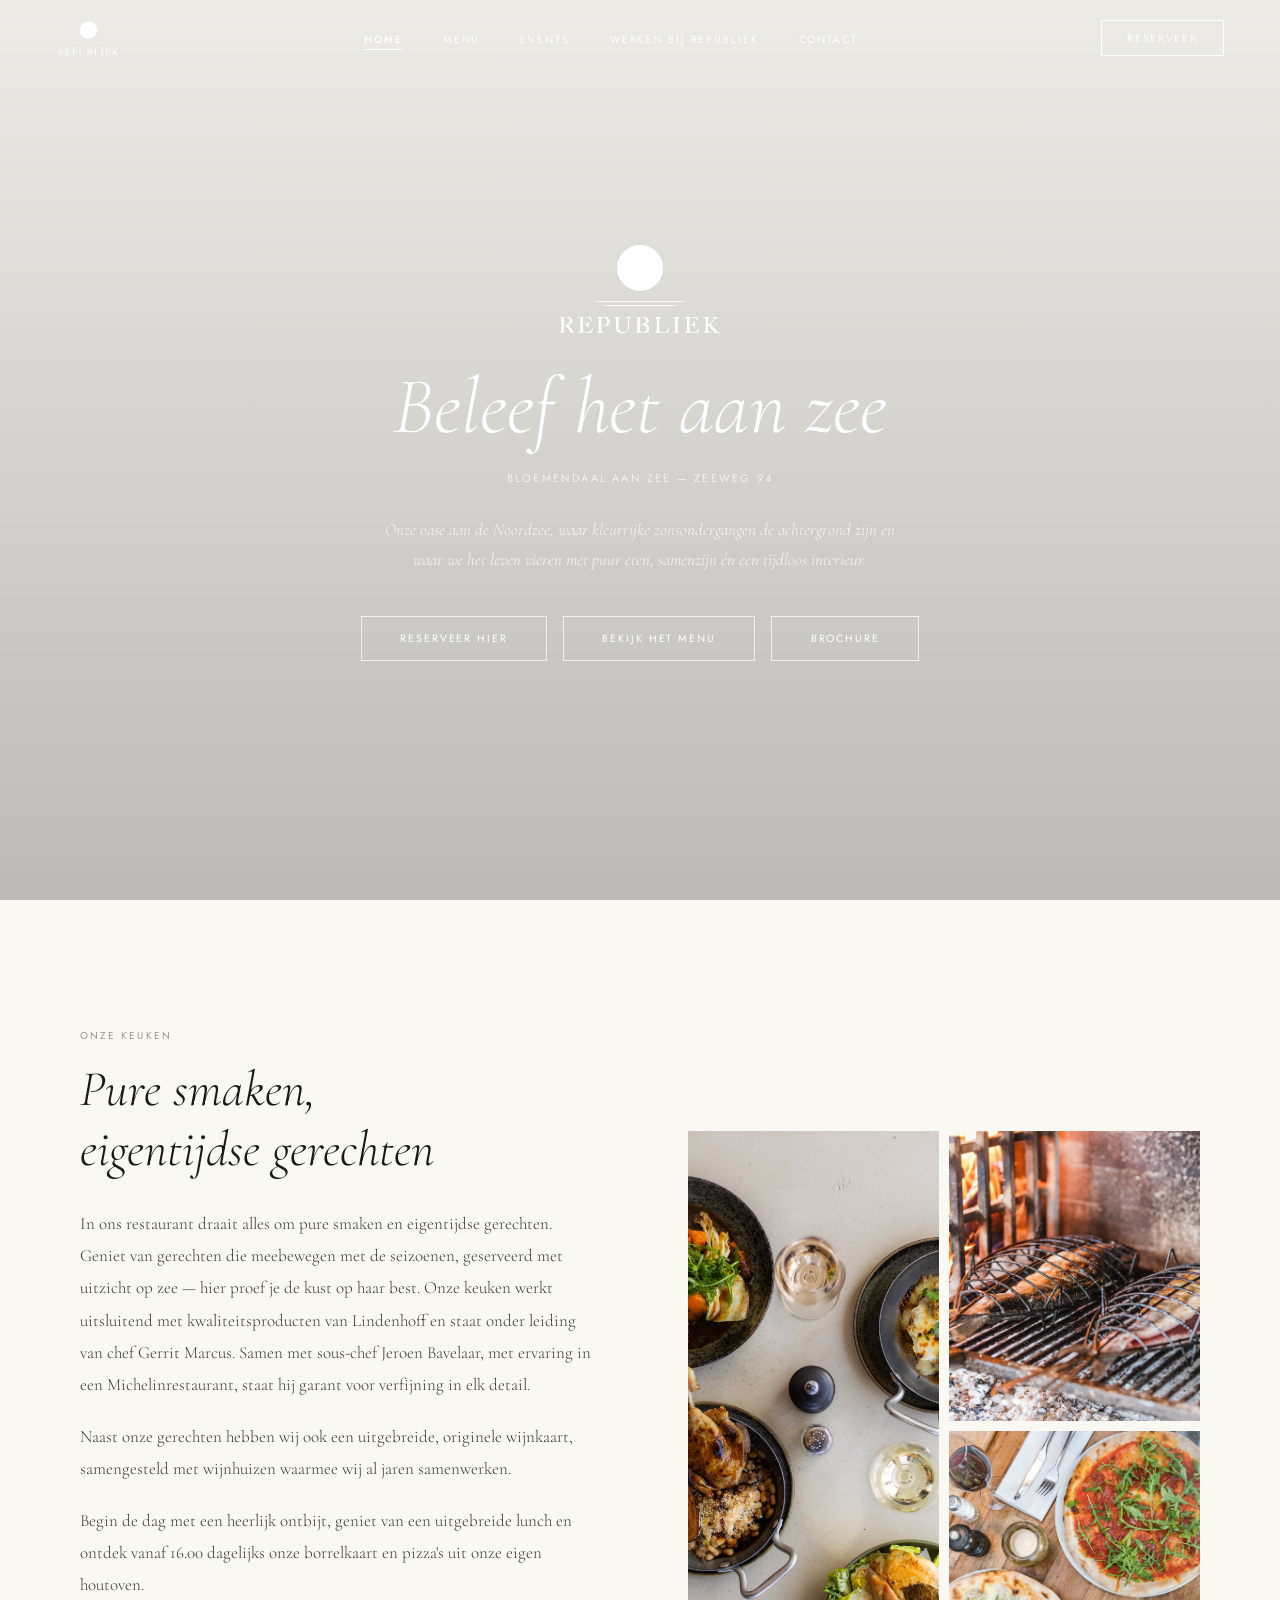
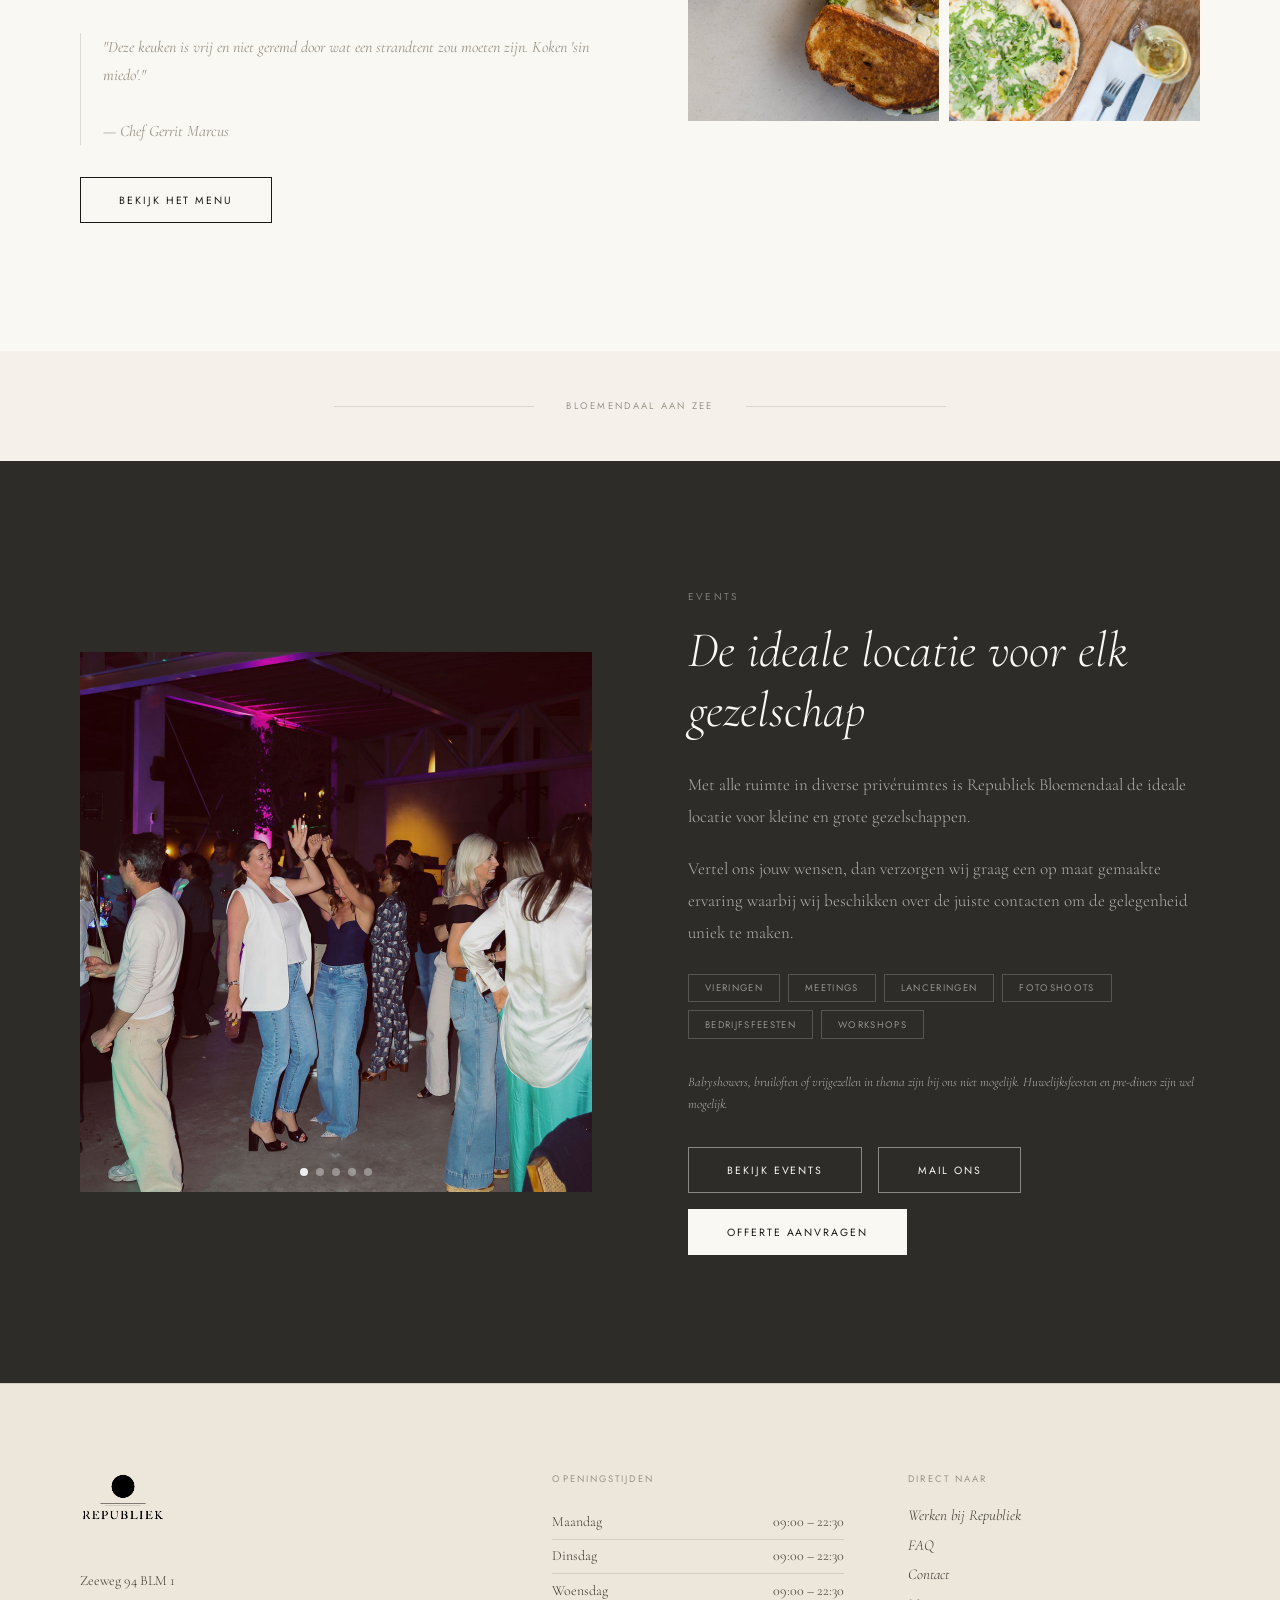
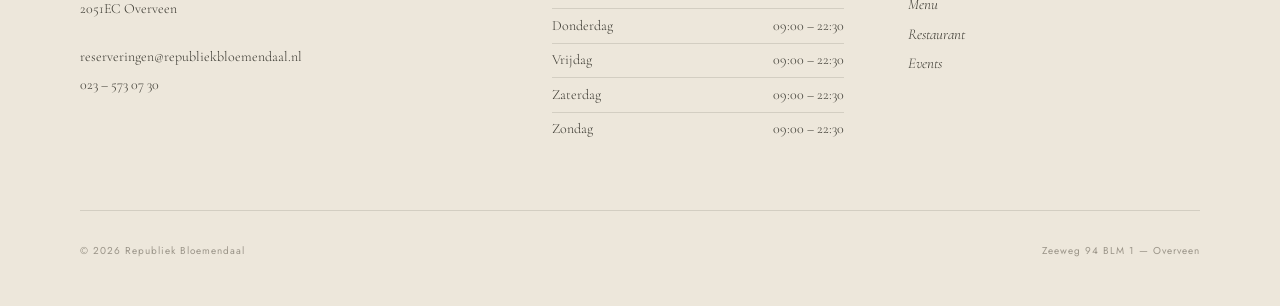
==== index.html @ 7c75eebe "Add files via upload" ====
<!DOCTYPE html>
<html lang="nl">
<head>
  <meta charset="UTF-8">
  <meta name="viewport" content="width=device-width, initial-scale=1.0">
  <title>Beleef het aan zee | Republiek Bloemendaal</title>
  <link href="https://fonts.googleapis.com/css2?family=Cormorant+Garamond:ital,wght@0,300;0,400;0,500;1,300;1,400;1,500&family=Jost:wght@300;400;500&display=swap" rel="stylesheet">
  <link rel="stylesheet" href="shared.css">
  <link rel="stylesheet" href="index.css">
</head>
<body>

<nav id="main-nav">
  <a href="index.html" class="nav-logo">
    <img src="Republiek-Logo.png" alt="Republiek Bloemendaal" class="nav-logo-img">
  </a>
  <ul class="nav-links">
      <li><a href="index.html" class="active">Home</a></li>
      <li><a href="menu.html">Menu</a></li>
      <li><a href="events.html">Events</a></li>
      <li><a href="https://www.republiekbloemendaal.nl/#activate-link-widget" target="_blank" rel="noopener">Werken bij Republiek</a></li>
      <li><a href="contact.html">Contact</a></li>
  </ul>
  <a href="contact.html#reserveer" class="nav-btn">Reserveer</a>
  <button class="nav-hamburger" id="nav-hamburger" type="button" aria-label="Menu">
    <span></span><span></span><span></span>
  </button>
</nav>

<div id="mob-overlay" style="display:none;position:fixed;inset:0;background:var(--cream);z-index:500;flex-direction:column;align-items:center;justify-content:center;gap:2.5rem;">
  <button id="mob-close" type="button" style="position:absolute;top:1.5rem;right:1.5rem;font-size:22px;background:none;border:none;cursor:pointer;color:var(--ink);padding:8px;line-height:1;">&#x2715;</button>
  <a href="index.html" style="color:var(--ink);font-family:Jost,sans-serif;font-size:18px;letter-spacing:0.2em;text-transform:uppercase;text-decoration:none;border-bottom:1px solid var(--ink);padding-bottom:3px;">Home</a>
  <a href="menu.html" style="color:var(--ink);font-family:Jost,sans-serif;font-size:18px;letter-spacing:0.2em;text-transform:uppercase;text-decoration:none;">Menu</a>
  <a href="events.html" style="color:var(--ink);font-family:Jost,sans-serif;font-size:18px;letter-spacing:0.2em;text-transform:uppercase;text-decoration:none;">Events</a>
  <a href="https://www.republiekbloemendaal.nl/#activate-link-widget" style="color:var(--ink);font-family:Jost,sans-serif;font-size:18px;letter-spacing:0.2em;text-transform:uppercase;text-decoration:none;" target="_blank" rel="noopener">Werken bij Republiek</a>
  <a href="contact.html" style="color:var(--ink);font-family:Jost,sans-serif;font-size:18px;letter-spacing:0.2em;text-transform:uppercase;text-decoration:none;">Contact</a>
</div>

<!-- NAV -->


<!-- HERO -->
<section class="hero" id="hero">
  <video class="hero-bg" autoplay muted loop playsinline>
    <source src="hero_video.mp4" type="video/mp4">
  </video>
  <div class="hero-overlay"></div>
  <div class="hero-content">
    <img src="Republiek-Logo.png" alt="Republiek Bloemendaal" class="hero-logo-img">
    <div class="hero-tagline">Beleef het aan zee</div>
    <div class="hero-location">Bloemendaal aan Zee — Zeeweg 94</div>
    <p class="hero-intro">
      Onze oase aan de Noordzee, waar kleurrijke zonsondergangen de achtergrond zijn en waar we het leven vieren met puur eten, samenzijn én een tijdloos interieur.
    </p>
    <div class="hero-btns">
      <a href="#footer" class="btn-outline">Reserveer hier</a>
      <a href="menu.html" class="btn-outline">Bekijk het menu</a>
      <a href="https://app.miceoperations.com/widget/36fc605f6fde" target="_blank" class="btn-outline">Brochure</a>
    </div>
  </div>
</section>

<!-- KEUKEN -->
<section class="keuken" id="keuken">
  <div class="keuken-inner">
    <div class="reveal">
      <div class="section-label">Onze keuken</div>
      <h2>Pure smaken,<br>eigentijdse gerechten</h2>
      <p>In ons restaurant draait alles om pure smaken en eigentijdse gerechten. Geniet van gerechten die meebewegen met de seizoenen, geserveerd met uitzicht op zee — hier proef je de kust op haar best. Onze keuken werkt uitsluitend met kwaliteitsproducten van Lindenhoff en staat onder leiding van chef Gerrit Marcus. Samen met sous-chef Jeroen Bavelaar, met ervaring in een Michelinrestaurant, staat hij garant voor verfijning in elk detail.</p>
      <p>Naast onze gerechten hebben wij ook een uitgebreide, originele wijnkaart, samengesteld met wijnhuizen waarmee wij al jaren samenwerken.</p>
      <p>Begin de dag met een heerlijk ontbijt, geniet van een uitgebreide lunch en ontdek vanaf 16.00 dagelijks onze borrelkaart en pizza's uit onze eigen houtoven.</p>
      <div class="chef-quote">
        "Deze keuken is vrij en niet geremd door wat een strandtent zou moeten zijn. Koken 'sin miedo'."
        <br><br>— Chef Gerrit Marcus
      </div>
      <a href="menu.html" class="btn-outline">Bekijk het menu</a>
    </div>
    <div class="keuken-photos reveal">
      <div class="photo"><img src="keuken1.jpg" alt="Gerechten Republiek" loading="lazy"></div>
      <div class="photo"><img src="keuken2.jpg" alt="Houtoven Republiek" loading="lazy"></div>
      <div class="photo"><img src="keuken3.jpg" alt="Pizza Republiek" loading="lazy"></div>
    </div>
  </div>
</section>

<!-- DIVIDER -->
<div class="divider">
  <div class="divider-line"></div>
  <div class="divider-text">Bloemendaal aan Zee</div>
  <div class="divider-line"></div>
</div>

<!-- EVENTS -->
<section class="events" id="events">
  <div class="events-inner">
    <div class="events-photo" id="rc" style="position:relative;overflow:hidden;cursor:pointer;">
      <div id="rc0" style="position:absolute;inset:0;background:url('event1.jpeg') center/cover no-repeat;opacity:1;transition:opacity 1.2s;"></div>
      <div id="rc1" style="position:absolute;inset:0;background:url('event2.jpeg') center/cover no-repeat;opacity:0;transition:opacity 1.2s;"></div>
      <div id="rc2" style="position:absolute;inset:0;background:url('event3.jpg') center/cover no-repeat;opacity:0;transition:opacity 1.2s;"></div>
      <div id="rc3" style="position:absolute;inset:0;background:url('event4.jpg') center/cover no-repeat;opacity:0;transition:opacity 1.2s;"></div>
      <div id="rc4" style="position:absolute;inset:0;background:url('event5.jpeg') center/cover no-repeat;opacity:0;transition:opacity 1.2s;"></div>
      <div id="rcdots" style="position:absolute;bottom:1rem;left:50%;transform:translateX(-50%);display:flex;gap:8px;z-index:20;">
        <span id="rd0" style="width:8px;height:8px;border-radius:50%;background:rgba(255,255,255,0.9);display:block;cursor:pointer;"></span>
        <span id="rd1" style="width:8px;height:8px;border-radius:50%;background:rgba(255,255,255,0.35);display:block;cursor:pointer;"></span>
        <span id="rd2" style="width:8px;height:8px;border-radius:50%;background:rgba(255,255,255,0.35);display:block;cursor:pointer;"></span>
        <span id="rd3" style="width:8px;height:8px;border-radius:50%;background:rgba(255,255,255,0.35);display:block;cursor:pointer;"></span>
        <span id="rd4" style="width:8px;height:8px;border-radius:50%;background:rgba(255,255,255,0.35);display:block;cursor:pointer;"></span>
      </div>
    </div>
    
    <div class="reveal">
      <div class="section-label">Events</div>
      <h2>De ideale locatie voor elk gezelschap</h2>
      <p>Met alle ruimte in diverse privéruimtes is Republiek Bloemendaal de ideale locatie voor kleine en grote gezelschappen.</p>
      <p>Vertel ons jouw wensen, dan verzorgen wij graag een op maat gemaakte ervaring waarbij wij beschikken over de juiste contacten om de gelegenheid uniek te maken.</p>
      <div class="events-tags">
        <span class="tag">Vieringen</span>
        <span class="tag">Meetings</span>
        <span class="tag">Lanceringen</span>
        <span class="tag">Fotoshoots</span>
        <span class="tag">Bedrijfsfeesten</span>
        <span class="tag">Workshops</span>
      </div>
      <p class="events-note">Babyshowers, bruiloften of vrijgezellen in thema zijn bij ons niet mogelijk. Huwelijksfeesten en pre-diners zijn wel mogelijk.</p>
      <div class="events-btns">
        <a href="events.html" class="btn-ghost">Bekijk events</a>
        <a href="mailto:events@republiekbloemendaal.nl" class="btn-ghost">Mail ons</a>
        <a href="https://app.miceoperations.com/widget/36fc605f6fde" target="_blank" class="btn-light">Offerte aanvragen</a>
      </div>
    </div>
  </div>
</section>

<!-- FOOTER -->
<footer id="footer">
  <div class="footer-inner">
    <div>
      <div class="footer-logo">
        <img src="Republiek-Logo.png" alt="Republiek Bloemendaal" class="footer-logo-img">
      </div>
      <div class="footer-contact">
        <p>Zeeweg 94 BLM 1<br>2051EC Overveen</p>
        <br>
        <p><a href="mailto:reserveringen@republiekbloemendaal.nl">reserveringen@republiekbloemendaal.nl</a></p>
        <p><a href="tel:0235730730">023 – 573 07 30</a></p>
      </div>
    </div>
    <div class="footer-col">
      <h4>Openingstijden</h4>
      <div class="hours-row"><span>Maandag</span><span>09:00 – 22:30</span></div>
      <div class="hours-row"><span>Dinsdag</span><span>09:00 – 22:30</span></div>
      <div class="hours-row"><span>Woensdag</span><span>09:00 – 22:30</span></div>
      <div class="hours-row"><span>Donderdag</span><span>09:00 – 22:30</span></div>
      <div class="hours-row"><span>Vrijdag</span><span>09:00 – 22:30</span></div>
      <div class="hours-row"><span>Zaterdag</span><span>09:00 – 22:30</span></div>
      <div class="hours-row"><span>Zondag</span><span>09:00 – 22:30</span></div>
    </div>
    <div class="footer-col">
      <h4>Direct naar</h4>
      <ul class="footer-links">
        <li><a href="#">Werken bij Republiek</a></li>
        <li><a href="#">FAQ</a></li>
        <li><a href="contact.html">Contact</a></li>
        <li><a href="menu.html">Menu</a></li>
        <li><a href="#">Restaurant</a></li>
        <li><a href="events.html">Events</a></li>
      </ul>
    </div>
  </div>
  <div class="footer-bottom">
    <span>© 2026 Republiek Bloemendaal</span>
    <span>Zeeweg 94 BLM 1 — Overveen</span>
  </div>
</footer>

<script src="index.js" defer></script>
<script>
(function() {
  function init() {
    var btn     = document.getElementById("nav-hamburger");
    var overlay = document.getElementById("mob-overlay");
    var close   = document.getElementById("mob-close");
    if (!btn || !overlay || !close) return;
    btn.addEventListener("click", function() {
      overlay.style.display = "flex";
      document.body.style.overflow = "hidden";
      btn.classList.add("open");
    });
    function closeMenu() {
      overlay.style.display = "none";
      document.body.style.overflow = "";
      btn.classList.remove("open");
    }
    close.addEventListener("click", closeMenu);
    overlay.querySelectorAll("a").forEach(function(a) {
      a.addEventListener("click", closeMenu);
    });
  }
  if (document.readyState === "loading") {
    document.addEventListener("DOMContentLoaded", init);
  } else { init(); }
})();
</script>
</body>
</html>
---- shared.css ----
/* ============================================
   Republiek Bloemendaal — Shared Styles
   Base, variables, nav, typography
============================================ */

*, *::before, *::after { margin: 0; padding: 0; box-sizing: border-box; }

:root {
  --sand: #f5f1ea;
  --sand-dark: #ede7db;
  --ink: #1a1916;
  --ink-soft: #3a3830;
  --stone: #9a9488;
  --cream: #faf8f3;
  --border: rgba(26,25,22,0.12);
  --warm: rgb(213, 205, 198);
}

html { scroll-behavior: smooth; }

body {
  background: var(--cream);
  color: var(--ink);
  font-family: 'Cormorant Garamond', serif;
  overflow-x: hidden;
}

/* ── NAV ── */
nav {
  position: fixed;
  top: 0; left: 0; right: 0;
  z-index: 100;
  display: flex;
  align-items: center;
  justify-content: space-between;
  padding: 1.2rem 3.5rem;
  background: rgba(250,248,243,0.96);
  backdrop-filter: blur(10px);
  border-bottom: 0.5px solid var(--border);
}

.nav-logo {
  display: flex;
  flex-direction: column;
  align-items: center;
  gap: 3px;
  text-decoration: none;
}
.nav-circle { width: 26px; height: 26px; background: var(--ink); border-radius: 50%; }
.nav-line { width: 36px; height: 0.5px; background: var(--ink); }
.nav-name {
  font-family: 'Cormorant Garamond', serif;
  font-size: 9px;
  letter-spacing: 0.24em;
  color: var(--ink);
  font-weight: 400;
}

.nav-links {
  display: flex;
  gap: 2.5rem;
  list-style: none;
}
.nav-links a {
  font-family: 'Jost', sans-serif;
  font-size: 10.5px;
  letter-spacing: 0.18em;
  text-transform: uppercase;
  text-decoration: none;
  color: var(--ink-soft);
  font-weight: 400;
  transition: color .2s;
}
.nav-links a:hover { color: var(--ink); }
.nav-links a.active {
  color: var(--ink) !important;
  font-weight: 500;
  text-decoration: none !important;
  border-bottom: 1px solid var(--ink);
  padding-bottom: 2px;
}

.nav-btn {
  font-family: 'Jost', sans-serif;
  font-size: 10.5px;
  letter-spacing: 0.16em;
  text-transform: uppercase;
  text-decoration: none;
  color: var(--ink);
  border: 0.5px solid var(--ink);
  padding: 0.6rem 1.6rem;
  transition: background .2s, color .2s;
}
.nav-btn:hover { background: var(--ink); color: var(--cream); }

/* Transparent nav — only used on home page via index.css */
nav.transparent {
  background: transparent;
  border-bottom: 0.5px solid rgba(255,255,255,0.15);
}
nav.transparent .nav-links a { color: #fff; }
nav.transparent .nav-links a:hover { color: rgba(255,255,255,0.7); }
nav.transparent .nav-links a.active {
  color: #fff !important;
  border-bottom-color: #fff;
}
nav.transparent .nav-btn { color: #fff; border-color: #fff; }
nav.transparent .nav-btn:hover { background: rgba(255,255,255,0.15); color: #fff; }
nav.transparent .nav-circle { background: #fff; }
nav.transparent .nav-line { background: #fff; }
nav.transparent .nav-name { color: #fff; }

nav.scrolled {
  background: rgba(250,248,243,0.96) !important;
  backdrop-filter: blur(10px);
  border-bottom: 0.5px solid var(--border) !important;
}
nav.scrolled .nav-links a { color: var(--ink-soft) !important; }
nav.scrolled .nav-links a:hover { color: var(--ink) !important; }
nav.scrolled .nav-links a.active {
  color: var(--ink) !important;
  border-bottom-color: var(--ink) !important;
}
nav.scrolled .nav-btn { color: var(--ink) !important; border-color: var(--ink) !important; }
nav.scrolled .nav-btn:hover { background: var(--ink) !important; color: var(--cream) !important; }
nav.scrolled .nav-circle { background: var(--ink) !important; }
nav.scrolled .nav-line { background: var(--ink) !important; }
nav.scrolled .nav-name { color: var(--ink) !important; }

/* ── BUTTONS ── */
.hero-btn {
  font-family: 'Jost', sans-serif;
  font-size: 10.5px;
  letter-spacing: 0.18em;
  text-transform: uppercase;
  text-decoration: none;
  color: #fff;
  border: 0.5px solid rgba(255,255,255,0.7);
  padding: 0.9rem 2.4rem;
  display: inline-block;
  transition: background .25s;
}
.hero-btn:hover { background: rgba(255,255,255,0.15); }

.btn-outline {
  font-family: 'Jost', sans-serif;
  font-size: 10.5px;
  letter-spacing: 0.18em;
  text-transform: uppercase;
  text-decoration: none;
  color: var(--ink);
  border: 0.5px solid var(--ink);
  padding: 0.9rem 2.4rem;
  display: inline-block;
  transition: background .22s, color .22s;
}
.btn-outline:hover { background: var(--ink); color: var(--cream); }

.btn-dark {
  font-family: 'Jost', sans-serif;
  font-size: 10.5px;
  letter-spacing: 0.18em;
  text-transform: uppercase;
  text-decoration: none;
  color: var(--cream);
  background: var(--ink);
  border: 0.5px solid var(--ink);
  padding: 0.9rem 2.4rem;
  display: inline-block;
  transition: background .22s, color .22s;
}
.btn-dark:hover { background: transparent; color: var(--ink); }

.btn-ghost {
  font-family: 'Jost', sans-serif;
  font-size: 10.5px;
  letter-spacing: 0.18em;
  text-transform: uppercase;
  text-decoration: none;
  color: var(--cream);
  border: 0.5px solid rgba(250,248,243,0.45);
  padding: 0.9rem 2.4rem;
  display: inline-block;
  transition: background .22s;
}
.btn-ghost:hover { background: rgba(250,248,243,0.1); }

.btn-light {
  font-family: 'Jost', sans-serif;
  font-size: 10.5px;
  letter-spacing: 0.18em;
  text-transform: uppercase;
  text-decoration: none;
  color: var(--ink);
  background: var(--cream);
  border: 0.5px solid var(--cream);
  padding: 0.9rem 2.4rem;
  display: inline-block;
  transition: background .22s, color .22s;
}
.btn-light:hover { background: transparent; color: var(--cream); }

/* ── HAMBURGER BUTTON (hidden on desktop) ── */

.nav-logo-img {
  height: 38px;
  width: auto;
  display: block;
  transition: filter .3s;
  filter: invert(1);
}
nav.transparent .nav-logo-img {
  filter: none;
}
nav.scrolled .nav-logo-img {
  filter: invert(1) !important;
}

.nav-hamburger { display: none; }

/* ── MOBILE OVERLAY ── */
.mob-overlay {
  display: none;
  position: fixed;
  top: 0; left: 0; right: 0; bottom: 0;
  background: #faf8f3;
  z-index: 9999;
}
.mob-overlay.open {
  display: block;
}
.mob-nav {
  position: absolute;
  top: 50%;
  left: 50%;
  transform: translate(-50%, -50%);
  display: flex;
  flex-direction: column;
  align-items: center;
  gap: 2.5rem;
  text-align: center;
  width: 100%;
}
.mob-nav a {
  font-family: 'Jost', sans-serif;
  font-size: 13px;
  letter-spacing: 0.22em;
  text-transform: uppercase;
  text-decoration: none;
  color: #1a1916;
  font-weight: 400;
  transition: color .2s;
}
.mob-nav a:hover { color: #9a9488; }
.mob-nav a.active {
  font-weight: 500;
}
.mob-close {
  position: absolute;
  top: 1.5rem;
  right: 1.5rem;
  font-size: 22px;
  background: none;
  border: none;
  cursor: pointer;
  color: #1a1916;
  line-height: 1;
  padding: 8px;
  z-index: 10000;
}

@media (max-width: 820px) {
  nav { padding: 1rem 1.5rem; }
  .nav-links { display: none !important; }
  .nav-btn { display: none; }
  .nav-hamburger {
    display: flex;
    flex-direction: column;
    justify-content: center;
    gap: 5px;
    cursor: pointer;
    background: none;
    border: none;
    padding: 6px;
  }
  .nav-hamburger span {
    display: block;
    width: 22px;
    height: 1.5px;
    background: var(--ink);
    transition: transform .3s, opacity .3s;
  }
  nav.transparent .nav-hamburger span { background: #fff; }
  nav.scrolled .nav-hamburger span { background: var(--ink) !important; }

  .nav-hamburger.open span:nth-child(1) { transform: translateY(9px) rotate(45deg); }
  .nav-hamburger.open span:nth-child(2) { opacity: 0; }
  .nav-hamburger.open span:nth-child(3) { transform: translateY(-9px) rotate(-45deg); }
}

/* ── HAMBURGER (mobile only) ── */
.nav-hamburger {
  display: none;
}

@media (max-width: 820px) {
  nav { padding: 1rem 1.5rem; }
  .nav-links { display: none; }
  .nav-btn { display: none; }

  .nav-hamburger {
    display: flex;
    flex-direction: column;
    gap: 5px;
    background: none;
    border: none;
    cursor: pointer;
    padding: 6px;
  }
  .nav-hamburger span {
    display: block;
    width: 22px;
    height: 1.5px;
    background: var(--ink);
    transition: transform .3s, opacity .3s;
  }
  nav.transparent .nav-hamburger span { background: #fff; }
  nav.scrolled .nav-hamburger span   { background: var(--ink) !important; }

  .nav-hamburger.open span:nth-child(1) { transform: translateY(6.5px) rotate(45deg); }
  .nav-hamburger.open span:nth-child(2) { opacity: 0; }
  .nav-hamburger.open span:nth-child(3) { transform: translateY(-6.5px) rotate(-45deg); }
}
---- index.css ----
/* Transparent nav — home page only */
nav.transparent {
  backdrop-filter: none !important;
  -webkit-backdrop-filter: none !important;
  background: transparent !important;
  border-bottom: 0.5px solid rgba(255,255,255,0.15) !important;
}

/* Mobile hamburger on transparent nav */
@media (max-width: 820px) {
  nav.transparent .nav-hamburger span { background: #fff !important; }
}

/* ============================================
   Republiek Bloemendaal — Home Page Styles
============================================ */

/* ── HERO ── */
.hero {
  height: 100vh;
  position: relative;
  display: flex;
  align-items: center;
  justify-content: center;
  text-align: center;
  overflow: hidden;
}

.hero-bg {
  position: absolute;
  inset: 0;
  width: 100%;
  height: 100%;
  object-fit: cover;
  z-index: 0;
}

.hero-overlay {
  position: absolute;
  inset: 0;
  background: linear-gradient(to bottom, rgba(0,0,0,0.05) 0%, rgba(0,0,0,0.25) 100%);
}

.hero-content {
  position: relative;
  z-index: 2;
  display: flex;
  flex-direction: column;
  align-items: center;
  padding: 0 2rem;
  animation: fadeUp 1.2s ease both;
}

@keyframes fadeUp {
  from { opacity: 0; transform: translateY(28px); }
  to   { opacity: 1; transform: translateY(0); }
}

.hero-logo-circle { width: 70px; height: 70px; background: #fff; border-radius: 50%; margin-bottom: 1rem; }
.hero-logo-line { width: 90px; height: 0.5px; background: #fff; margin-bottom: 0.7rem; }
.hero-logo-name { font-size: 19px; letter-spacing: 0.3em; font-weight: 400; margin-bottom: 2.5rem; color: #fff; }

.hero-tagline {
  font-size: clamp(42px, 7vw, 80px);
  font-weight: 300;
  font-style: italic;
  line-height: 1.1;
  margin-bottom: 1.2rem;
  color: #fff;
}

.hero-location {
  font-family: 'Jost', sans-serif;
  font-size: 11px;
  letter-spacing: 0.2em;
  text-transform: uppercase;
  color: rgba(255,255,255,0.7);
  margin-bottom: 1.8rem;
}

.hero-intro {
  font-size: 17px;
  font-weight: 300;
  font-style: italic;
  line-height: 1.8;
  max-width: 520px;
  color: rgba(255,255,255,0.85);
  margin-bottom: 2.5rem;
}

.hero-btns { display: flex; gap: 1rem; justify-content: center; flex-wrap: wrap; }
.hero-btns .btn-outline {
  color: #fff;
  border-color: rgba(255,255,255,0.7);
}
.hero-btns .btn-outline:hover {
  background: rgba(255,255,255,0.15);
  color: #fff;
  border-color: #fff;
}

/* ── BUTTONS ── */
.btn-outline {
  font-family: 'Jost', sans-serif;
  font-size: 10.5px;
  letter-spacing: 0.18em;
  text-transform: uppercase;
  text-decoration: none;
  color: var(--ink);
  border: 0.5px solid var(--ink);
  padding: 0.9rem 2.4rem;
  display: inline-block;
  transition: background .22s, color .22s;
}
.btn-outline:hover { background: var(--ink); color: var(--cream); }

.btn-dark {
  font-family: 'Jost', sans-serif;
  font-size: 10.5px;
  letter-spacing: 0.18em;
  text-transform: uppercase;
  text-decoration: none;
  color: var(--cream);
  background: var(--ink);
  border: 0.5px solid var(--ink);
  padding: 0.9rem 2.4rem;
  display: inline-block;
  transition: background .22s, color .22s;
}
.btn-dark:hover { background: transparent; color: var(--ink); }

.btn-ghost {
  font-family: 'Jost', sans-serif;
  font-size: 10.5px;
  letter-spacing: 0.18em;
  text-transform: uppercase;
  text-decoration: none;
  color: var(--cream);
  border: 0.5px solid rgba(250,248,243,0.45);
  padding: 0.9rem 2.4rem;
  display: inline-block;
  transition: background .22s, border-color .22s;
}
.btn-ghost:hover { background: rgba(250,248,243,0.1); border-color: var(--cream); }

.btn-light {
  font-family: 'Jost', sans-serif;
  font-size: 10.5px;
  letter-spacing: 0.18em;
  text-transform: uppercase;
  text-decoration: none;
  color: var(--ink);
  background: var(--cream);
  border: 0.5px solid var(--cream);
  padding: 0.9rem 2.4rem;
  display: inline-block;
  transition: background .22s, color .22s;
}
.btn-light:hover { background: transparent; color: var(--cream); }

/* ── KEUKEN ── */
.keuken {
  background: var(--cream);
  padding: 8rem 3.5rem;
}

.keuken-inner {
  max-width: 1120px;
  margin: 0 auto;
  display: grid;
  grid-template-columns: 1fr 1fr;
  gap: 6rem;
  align-items: center;
}

.section-label {
  font-family: 'Jost', sans-serif;
  font-size: 10px;
  letter-spacing: 0.22em;
  text-transform: uppercase;
  color: var(--stone);
  margin-bottom: 1rem;
}

h2 {
  font-size: clamp(30px, 4vw, 50px);
  font-weight: 300;
  font-style: italic;
  line-height: 1.2;
  margin-bottom: 1.8rem;
}

p {
  font-size: 17px;
  font-weight: 300;
  line-height: 1.9;
  color: var(--ink-soft);
  margin-bottom: 1.2rem;
}

.chef-quote {
  font-style: italic;
  font-size: 16px;
  color: var(--stone);
  border-left: 1px solid var(--border);
  padding-left: 1.4rem;
  margin: 2rem 0;
  line-height: 1.75;
}

.keuken-photos {
  display: grid;
  grid-template-columns: 1fr 1fr;
  grid-template-rows: 290px 290px;
  gap: 10px;
}

.photo {
  overflow: hidden;
  background: var(--sand-dark);
}

.photo:first-child { grid-row: span 2; }

.photo img {
  width: 100%; height: 100%;
  object-fit: cover;
  display: block;
  transition: transform .6s ease;
}
.photo:hover img { transform: scale(1.04); }

/* ── DIVIDER ── */
.divider {
  text-align: center;
  padding: 3rem 2rem;
  background: var(--sand);
  display: flex;
  align-items: center;
  justify-content: center;
  gap: 2rem;
}
.divider-line { flex: 1; max-width: 200px; height: 0.5px; background: var(--border); }
.divider-text {
  font-family: 'Jost', sans-serif;
  font-size: 9.5px;
  letter-spacing: 0.24em;
  text-transform: uppercase;
  color: var(--stone);
}

/* ── EVENTS ── */
.events {
  background: #2e2c28;
  padding: 8rem 3.5rem;
}

.events-inner {
  max-width: 1120px;
  margin: 0 auto;
  display: grid;
  grid-template-columns: 1fr 1fr;
  gap: 6rem;
  align-items: center;
}

.events h2 { color: var(--cream); }
.events p { color: rgba(250,248,243,0.65); }
.events .section-label { color: rgba(250,248,243,0.4); }

.events-photo {
  height: 540px;
  overflow: hidden;
  background: #1a1916;
  position: relative;
}
.events-photo img {
  width: 100%; height: 100%;
  object-fit: cover;
  opacity: 0.7;
  transition: transform .6s ease, opacity .4s;
}
.events-photo:hover img { transform: scale(1.03); opacity: 0.85; }

.events-tags {
  display: flex;
  flex-wrap: wrap;
  gap: 8px;
  margin: 1.5rem 0 2rem;
}
.tag {
  font-family: 'Jost', sans-serif;
  font-size: 9.5px;
  letter-spacing: 0.14em;
  text-transform: uppercase;
  padding: 0.4rem 1rem;
  border: 0.5px solid rgba(250,248,243,0.2);
  color: rgba(250,248,243,0.5);
}

.events-note {
  font-size: 13px;
  color: rgba(250,248,243,0.35);
  font-style: italic;
  line-height: 1.7;
  margin-bottom: 2rem;
}

.events-btns { display: flex; gap: 1rem; flex-wrap: wrap; }

/* ── FOOTER ── */
footer {
  background: var(--sand-dark);
  padding: 5.5rem 3.5rem 3rem;
  border-top: 0.5px solid var(--border);
}

.footer-inner {
  max-width: 1120px;
  margin: 0 auto;
  display: grid;
  grid-template-columns: 1.4fr 1fr 1fr;
  gap: 4rem;
  padding-bottom: 4rem;
  border-bottom: 0.5px solid var(--border);
}

.footer-logo {
  display: flex;
  flex-direction: column;
  align-items: center;
  gap: 5px;
  margin-bottom: 1.8rem;
  width: fit-content;
}
.footer-logo-circle {
  width: 42px;
  height: 42px;
  background: var(--ink);
  border-radius: 50%;
  flex-shrink: 0;
  align-self: center;
}
.footer-logo-line {
  width: 56px;
  height: 0.5px;
  background: var(--ink);
  align-self: center;
}
.footer-logo-name {
  font-size: 11px;
  letter-spacing: 0.24em;
  font-weight: 400;
  text-align: center;
  align-self: center;
  font-family: 'Cormorant Garamond', serif;
  padding-left: 0.24em;
}

.footer-contact p {
  font-size: 14px;
  font-weight: 300;
  line-height: 2;
  color: var(--ink-soft);
  margin: 0;
}
.footer-contact a { color: var(--ink-soft); text-decoration: none; transition: color .2s; }
.footer-contact a:hover { color: var(--ink); }

.footer-col h4 {
  font-family: 'Jost', sans-serif;
  font-size: 9.5px;
  letter-spacing: 0.22em;
  text-transform: uppercase;
  color: var(--stone);
  margin-bottom: 1.2rem;
  font-weight: 400;
}

.hours-row {
  display: flex;
  justify-content: space-between;
  font-size: 14px;
  font-weight: 300;
  color: var(--ink-soft);
  padding: 0.35rem 0;
  border-bottom: 0.5px solid var(--border);
  line-height: 1.6;
}
.hours-row:last-child { border-bottom: none; }

.footer-links { list-style: none; }
.footer-links li { margin-bottom: 0.6rem; }
.footer-links a {
  font-size: 15px;
  font-weight: 300;
  font-style: italic;
  color: var(--ink-soft);
  text-decoration: none;
  transition: color .2s;
}
.footer-links a:hover { color: var(--ink); }

.footer-bottom {
  max-width: 1120px;
  margin: 2rem auto 0;
  display: flex;
  justify-content: space-between;
  align-items: center;
}
.footer-bottom span {
  font-family: 'Jost', sans-serif;
  font-size: 10px;
  letter-spacing: 0.1em;
  color: var(--stone);
}

/* ── REVEAL ── */
.reveal {
  opacity: 1;
  transform: none;
  transition: opacity .8s ease, transform .8s ease;
}
.reveal.hidden {
  opacity: 0;
  transform: translateY(22px);
}

/* ── CAROUSEL ── */
#events-carousel {
  position: relative;
  overflow: hidden;
}

.carousel-slide {
  position: absolute;
  inset: 0;
  opacity: 0;
  transition: opacity 1.2s ease;
}

.carousel-slide.active { opacity: 1; }

.carousel-slide.s1 { background: url('event1.jpeg') center/cover no-repeat; }
.carousel-slide.s2 { background: url('event2.jpeg') center/cover no-repeat; }
.carousel-slide.s3 { background: url('event3.jpg') center/cover no-repeat; }
.carousel-slide.s4 { background: url('event4.jpg') center/cover no-repeat; }
.carousel-slide.s5 { background: url('event5.jpeg') center/cover no-repeat; }

.carousel-dots {
  position: absolute;
  bottom: 1.2rem;
  left: 50%;
  transform: translateX(-50%);
  display: flex;
  gap: 6px;
  z-index: 2;
}

.dot {
  width: 5px;
  height: 5px;
  border-radius: 50%;
  background: rgba(250,248,243,0.3);
  transition: background .4s, transform .4s;
  cursor: pointer;
}

.dot.active {
  background: rgba(250,248,243,0.9);
  transform: scale(1.3);
}

.carousel-label {
  position: absolute;
  bottom: 3rem;
  left: 50%;
  transform: translateX(-50%);
  font-family: 'Jost', sans-serif;
  font-size: 9px;
  letter-spacing: 0.18em;
  text-transform: uppercase;
  color: rgba(250,248,243,0.25);
  white-space: nowrap;
  z-index: 2;
}

/* ── RESPONSIVE ── */
@media (max-width: 820px) {
  nav { padding: 1rem 1.5rem; }
  .keuken, .events { padding: 5rem 1.5rem; }
  footer { padding: 4rem 1.5rem 2rem; }
  .keuken-inner, .events-inner { grid-template-columns: 1fr; gap: 3rem; }
  .footer-inner { grid-template-columns: 1fr; gap: 2.5rem; }
  .keuken-photos { grid-template-rows: 200px 200px; }
  .events-photo { height: 320px; }
  /* mobile nav handled by shared.css */
}

/* Hero logo image */
.hero-logo-img {
  height: 100px;
  width: auto;
  margin-bottom: 1.5rem;
  display: block;
  margin-left: auto;
  margin-right: auto;
}

/* Footer logo image */
.footer-logo-img {
  height: 50px;
  width: auto;
  display: block;
  margin-bottom: 1rem;
  filter: invert(1);
}

/* Footer email link */
.footer-email {
  color: rgba(250,248,243,0.65);
  text-decoration: none;
  font-size: 14px;
  transition: color .2s;
}
.footer-email:hover { color: var(--cream); }
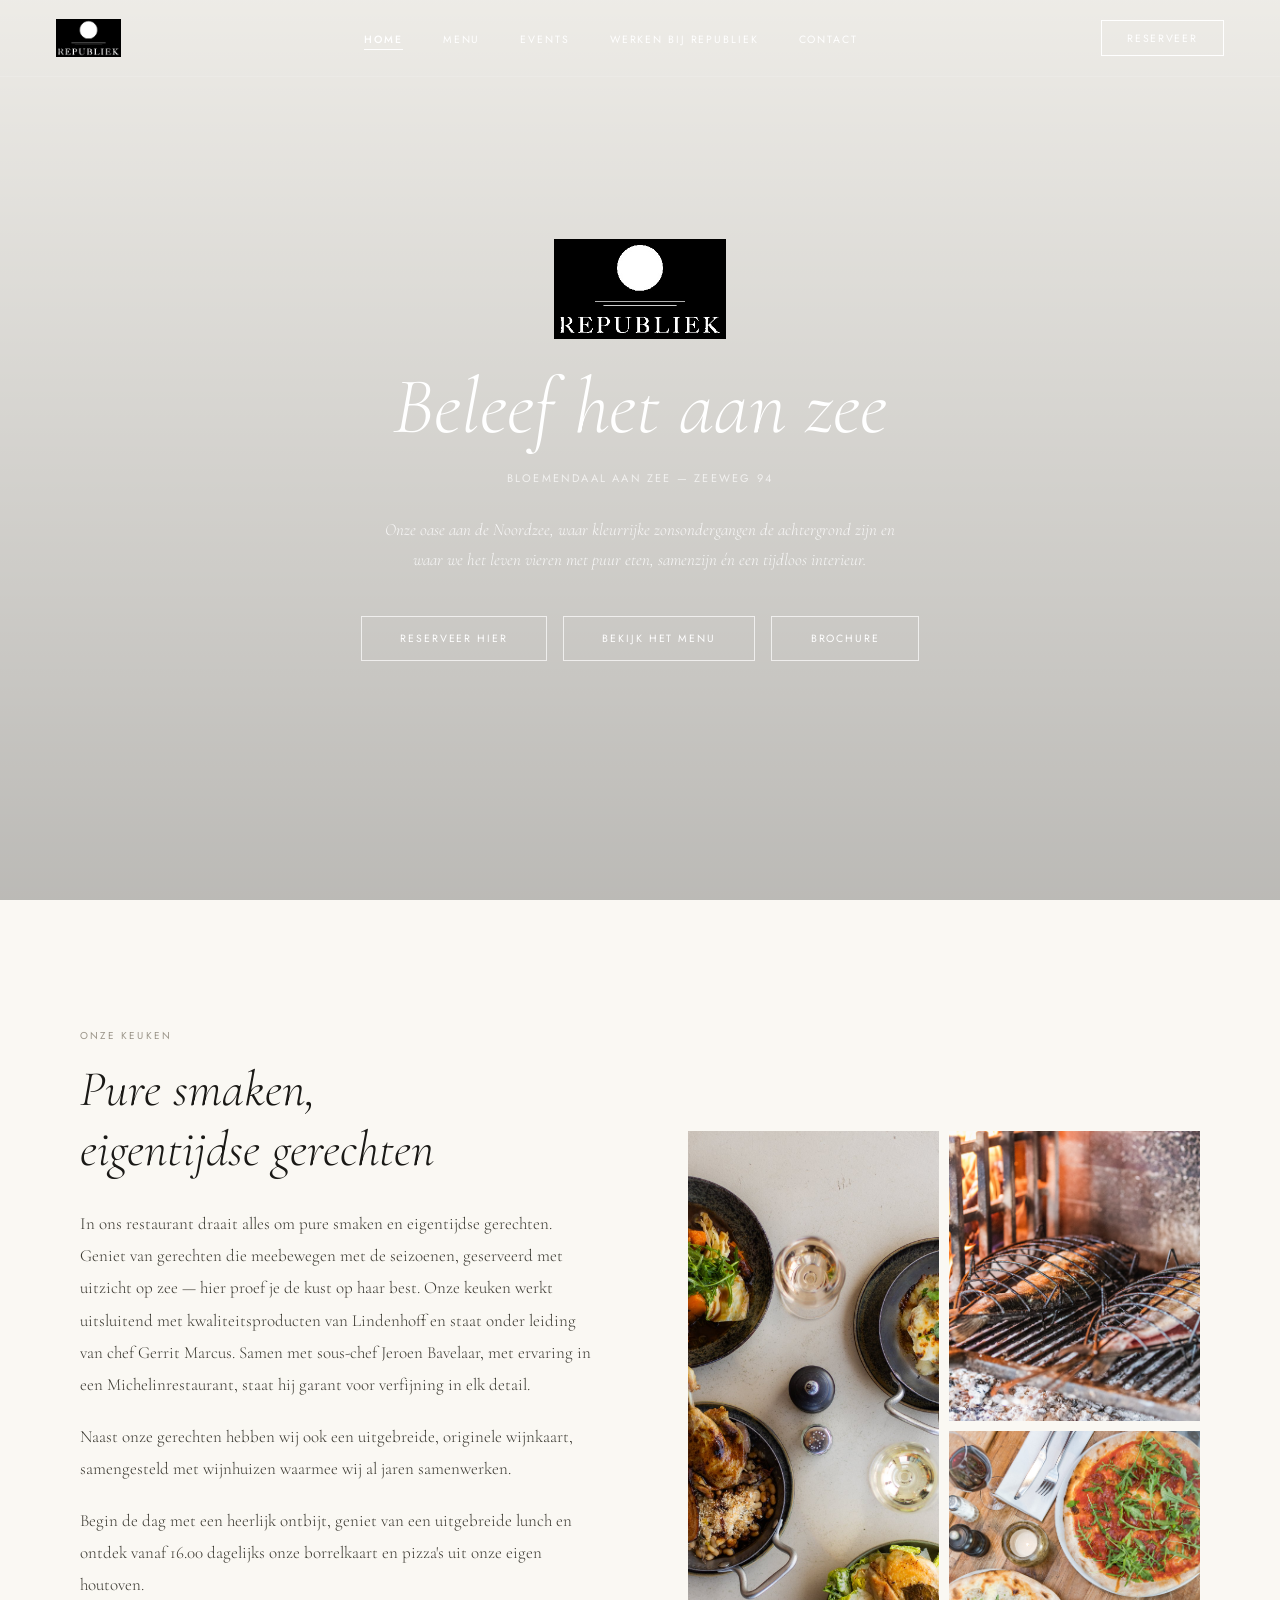
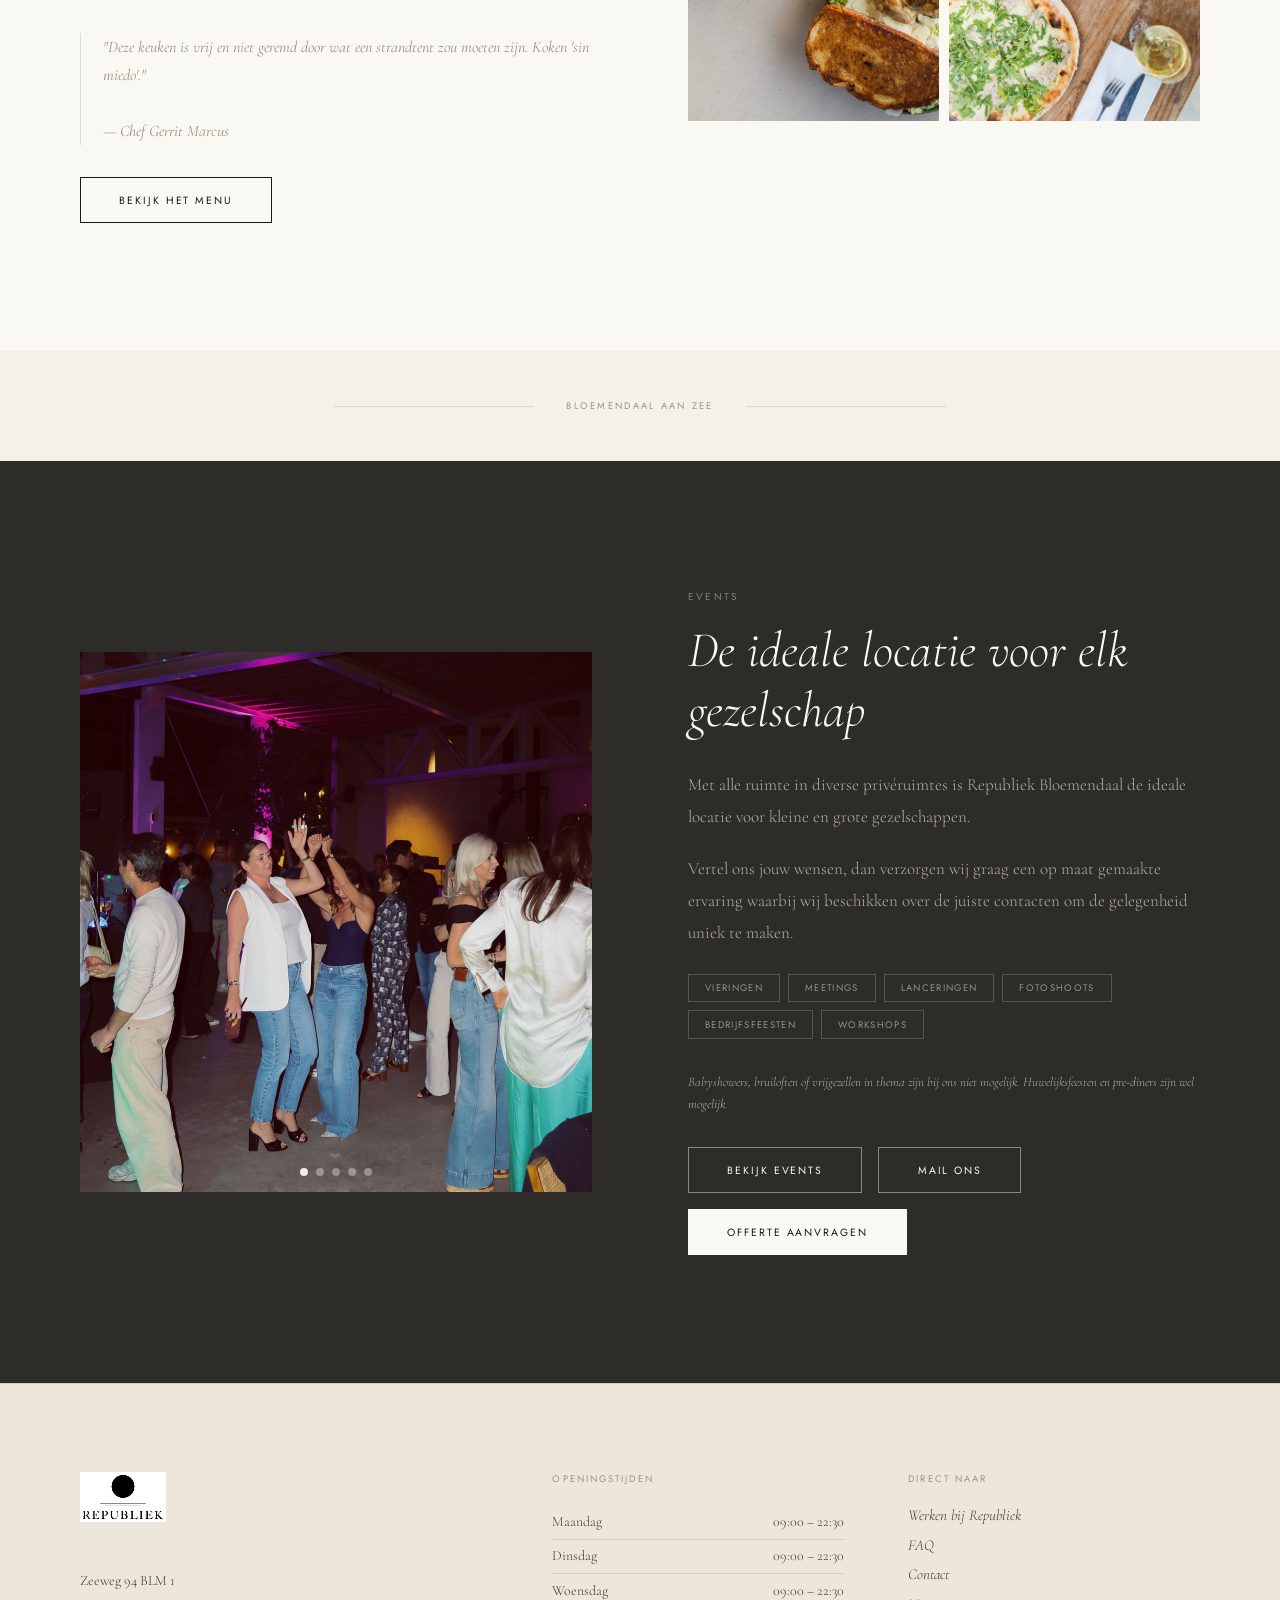
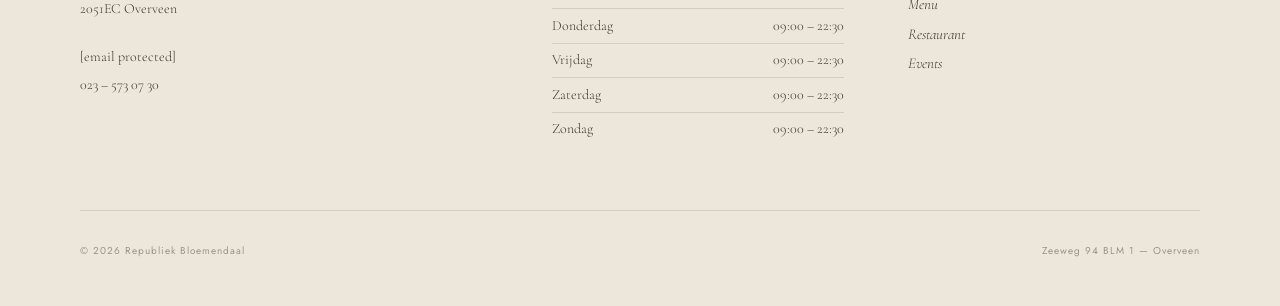
==== commit 5b3cfbfb: "Add files via upload" ====
--- a/index.html
+++ b/index.html
@@ -55,7 +55,7 @@
     <div class="hero-btns">
       <a href="#footer" class="btn-outline">Reserveer hier</a>
       <a href="menu.html" class="btn-outline">Bekijk het menu</a>
-      <a href="https://app.miceoperations.com/widget/36fc605f6fde" target="_blank" class="btn-outline">Brochure</a>
+      <a href="brochure.pdf" target="_blank" class="btn-outline">Brochure</a>
     </div>
   </div>
 </section>
@@ -124,7 +124,7 @@
       <p class="events-note">Babyshowers, bruiloften of vrijgezellen in thema zijn bij ons niet mogelijk. Huwelijksfeesten en pre-diners zijn wel mogelijk.</p>
       <div class="events-btns">
         <a href="events.html" class="btn-ghost">Bekijk events</a>
-        <a href="mailto:events@republiekbloemendaal.nl" class="btn-ghost">Mail ons</a>
+        <a href="/cdn-cgi/l/email-protection#3e5b485b504a4d7e4c5b4e4b5c52575b555c52515b535b505a5f5f52105052" class="btn-ghost">Mail ons</a>
         <a href="https://app.miceoperations.com/widget/36fc605f6fde" target="_blank" class="btn-light">Offerte aanvragen</a>
       </div>
     </div>
@@ -141,7 +141,7 @@
       <div class="footer-contact">
         <p>Zeeweg 94 BLM 1<br>2051EC Overveen</p>
         <br>
-        <p><a href="mailto:reserveringen@republiekbloemendaal.nl">reserveringen@republiekbloemendaal.nl</a></p>
+        <p><a href="/cdn-cgi/l/email-protection#fa889f899f888c9f8893949d9f94ba889f8a8f9896939f919896959f979f949e9b9b96d49496"><span class="__cf_email__" data-cfemail="5725322432252132253e393032391725322722353b3e323c353b38323a32393336363b79393b">[email&#160;protected]</span></a></p>
         <p><a href="tel:0235730730">023 – 573 07 30</a></p>
       </div>
     </div>
@@ -173,7 +173,7 @@
   </div>
 </footer>
 
-<script src="index.js" defer></script>
+<script data-cfasync="false" src="/cdn-cgi/scripts/5c5dd728/cloudflare-static/email-decode.min.js"></script><script src="index.js" defer></script>
 <script>
 (function() {
   function init() {
@@ -189,17 +189,4 @@
     function closeMenu() {
       overlay.style.display = "none";
       document.body.style.overflow = "";
-      btn.classList.remove("open");
-    }
-    close.addEventListener("click", closeMenu);
-    overlay.querySelectorAll("a").forEach(function(a) {
-      a.addEventListener("click", closeMenu);
-    });
-  }
-  if (document.readyState === "loading") {
-    document.addEventListener("DOMContentLoaded", init);
-  } else { init(); }
-})();
-</script>
-</body>
-</html>+      btn.classList.remo
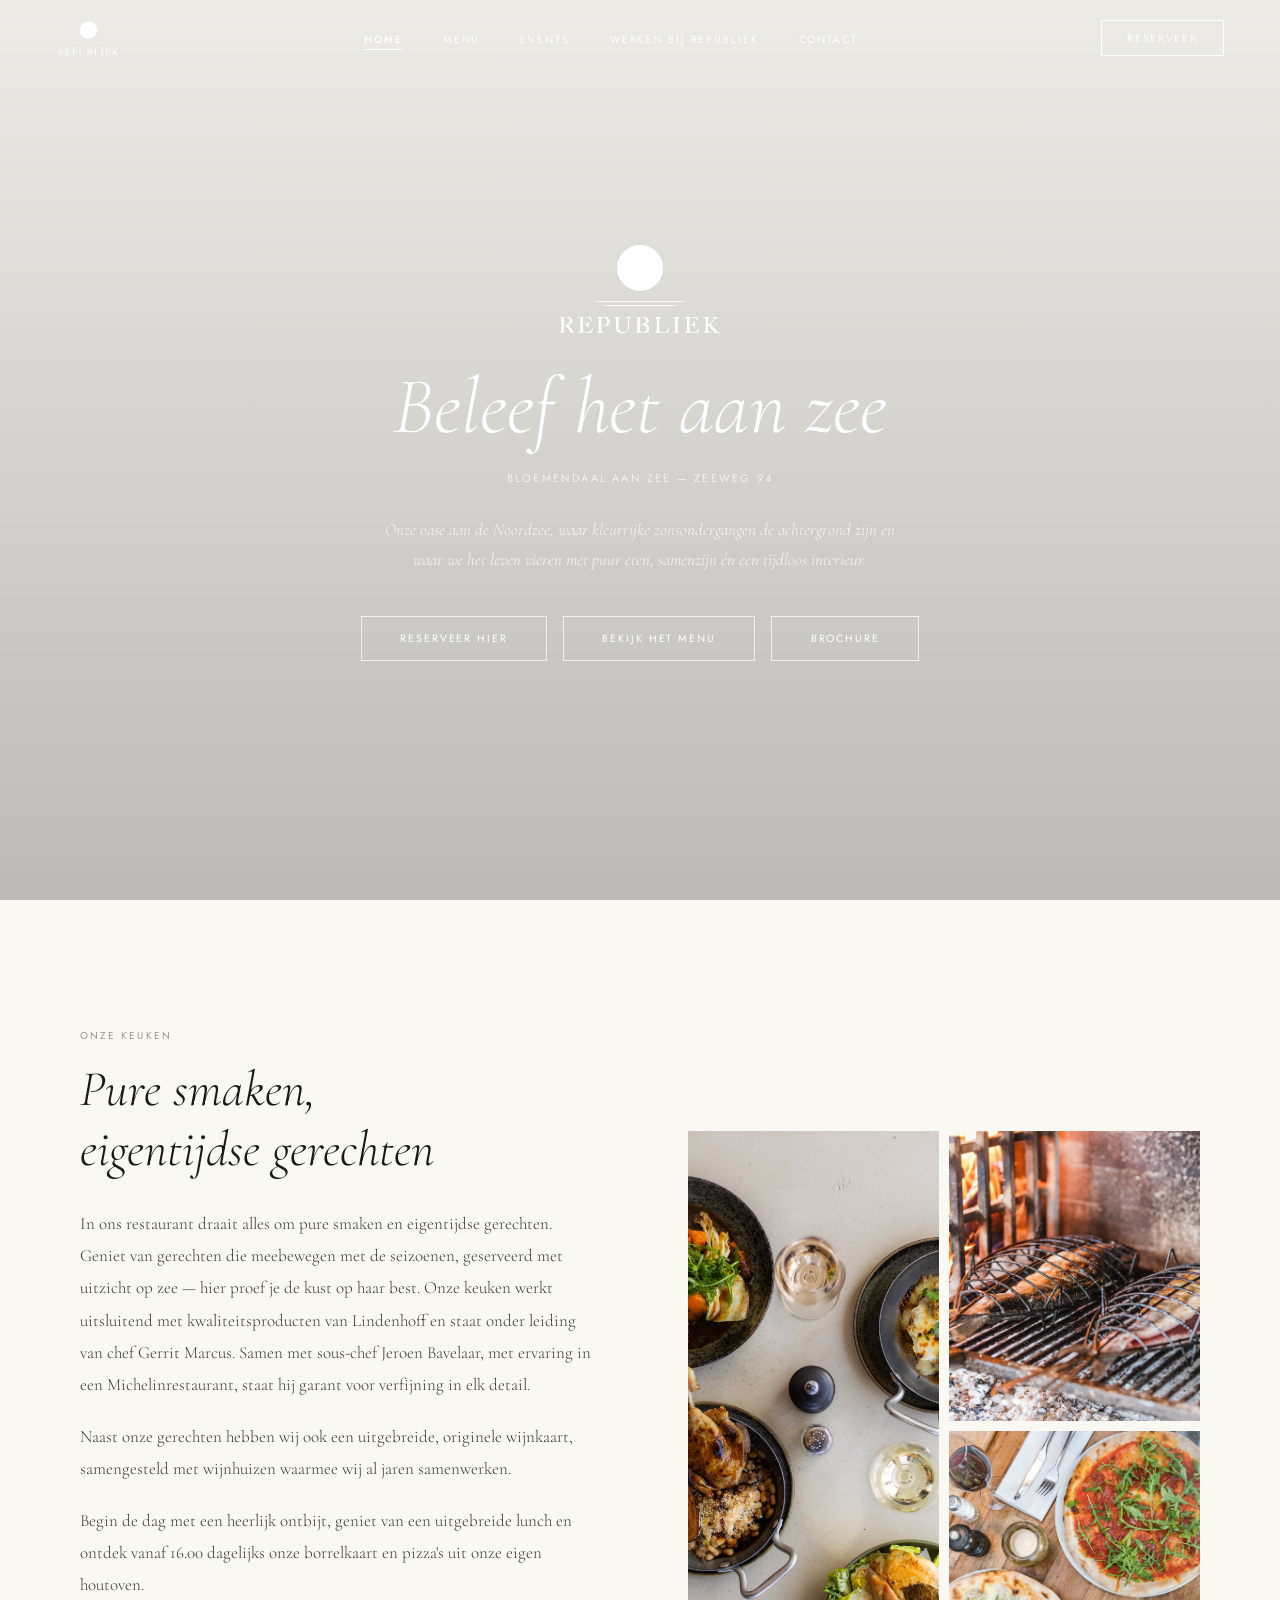
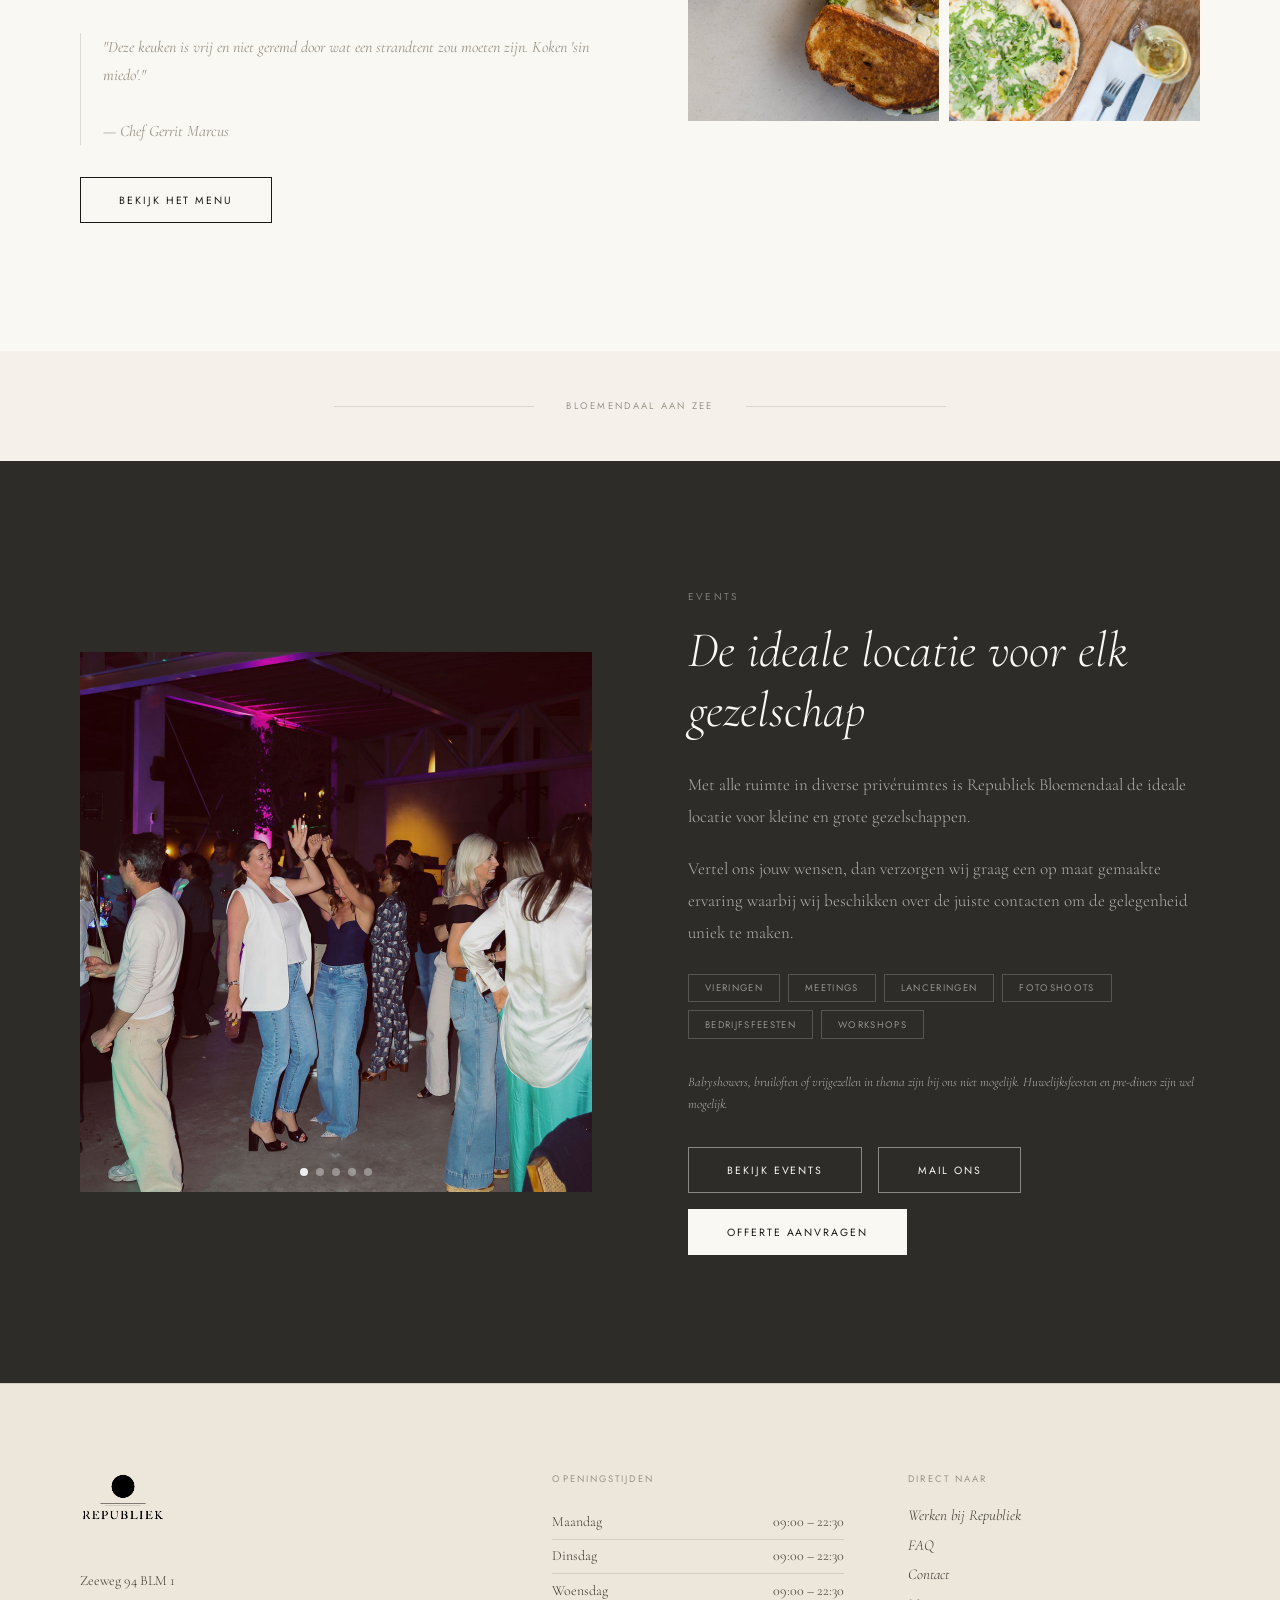
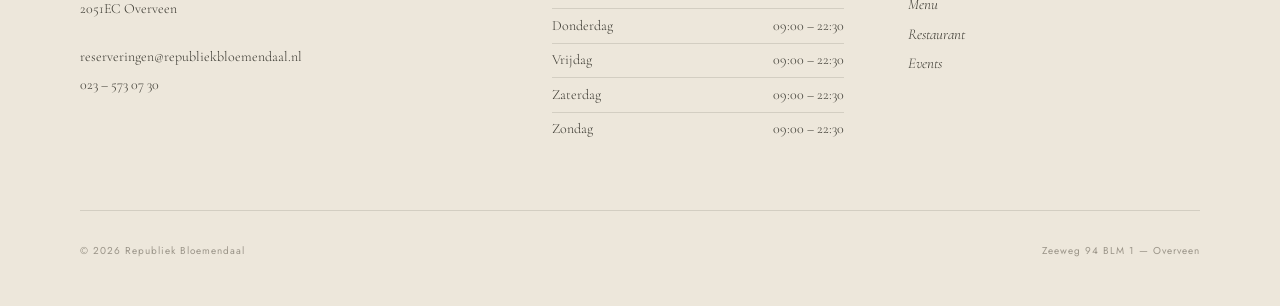
==== commit b28a8f41: "Add files via upload" ====
--- a/index.html
+++ b/index.html
@@ -55,8 +55,9 @@
     <div class="hero-btns">
       <a href="#footer" class="btn-outline">Reserveer hier</a>
       <a href="menu.html" class="btn-outline">Bekijk het menu</a>
-      <a href="brochure.pdf" target="_blank" class="btn-outline">Brochure</a>
-    </div>
+      <a href="/www.Republiekbloemendaal.nl-2.pdf" target="_blank" class="btn-outline">
+        Brochure
+      </a>    </div>
   </div>
 </section>
 
@@ -124,7 +125,7 @@
       <p class="events-note">Babyshowers, bruiloften of vrijgezellen in thema zijn bij ons niet mogelijk. Huwelijksfeesten en pre-diners zijn wel mogelijk.</p>
       <div class="events-btns">
         <a href="events.html" class="btn-ghost">Bekijk events</a>
-        <a href="/cdn-cgi/l/email-protection#3e5b485b504a4d7e4c5b4e4b5c52575b555c52515b535b505a5f5f52105052" class="btn-ghost">Mail ons</a>
+        <a href="mailto:events@republiekbloemendaal.nl" class="btn-ghost">Mail ons</a>
         <a href="https://app.miceoperations.com/widget/36fc605f6fde" target="_blank" class="btn-light">Offerte aanvragen</a>
       </div>
     </div>
@@ -141,7 +142,7 @@
       <div class="footer-contact">
         <p>Zeeweg 94 BLM 1<br>2051EC Overveen</p>
         <br>
-        <p><a href="/cdn-cgi/l/email-protection#fa889f899f888c9f8893949d9f94ba889f8a8f9896939f919896959f979f949e9b9b96d49496"><span class="__cf_email__" data-cfemail="5725322432252132253e393032391725322722353b3e323c353b38323a32393336363b79393b">[email&#160;protected]</span></a></p>
+        <p><a href="mailto:reserveringen@republiekbloemendaal.nl">reserveringen@republiekbloemendaal.nl</a></p>
         <p><a href="tel:0235730730">023 – 573 07 30</a></p>
       </div>
     </div>
@@ -173,7 +174,7 @@
   </div>
 </footer>
 
-<script data-cfasync="false" src="/cdn-cgi/scripts/5c5dd728/cloudflare-static/email-decode.min.js"></script><script src="index.js" defer></script>
+<script src="index.js" defer></script>
 <script>
 (function() {
   function init() {
@@ -189,4 +190,17 @@
     function closeMenu() {
       overlay.style.display = "none";
       document.body.style.overflow = "";
-      btn.classList.remo+      btn.classList.remove("open");
+    }
+    close.addEventListener("click", closeMenu);
+    overlay.querySelectorAll("a").forEach(function(a) {
+      a.addEventListener("click", closeMenu);
+    });
+  }
+  if (document.readyState === "loading") {
+    document.addEventListener("DOMContentLoaded", init);
+  } else { init(); }
+})();
+</script>
+</body>
+</html>
